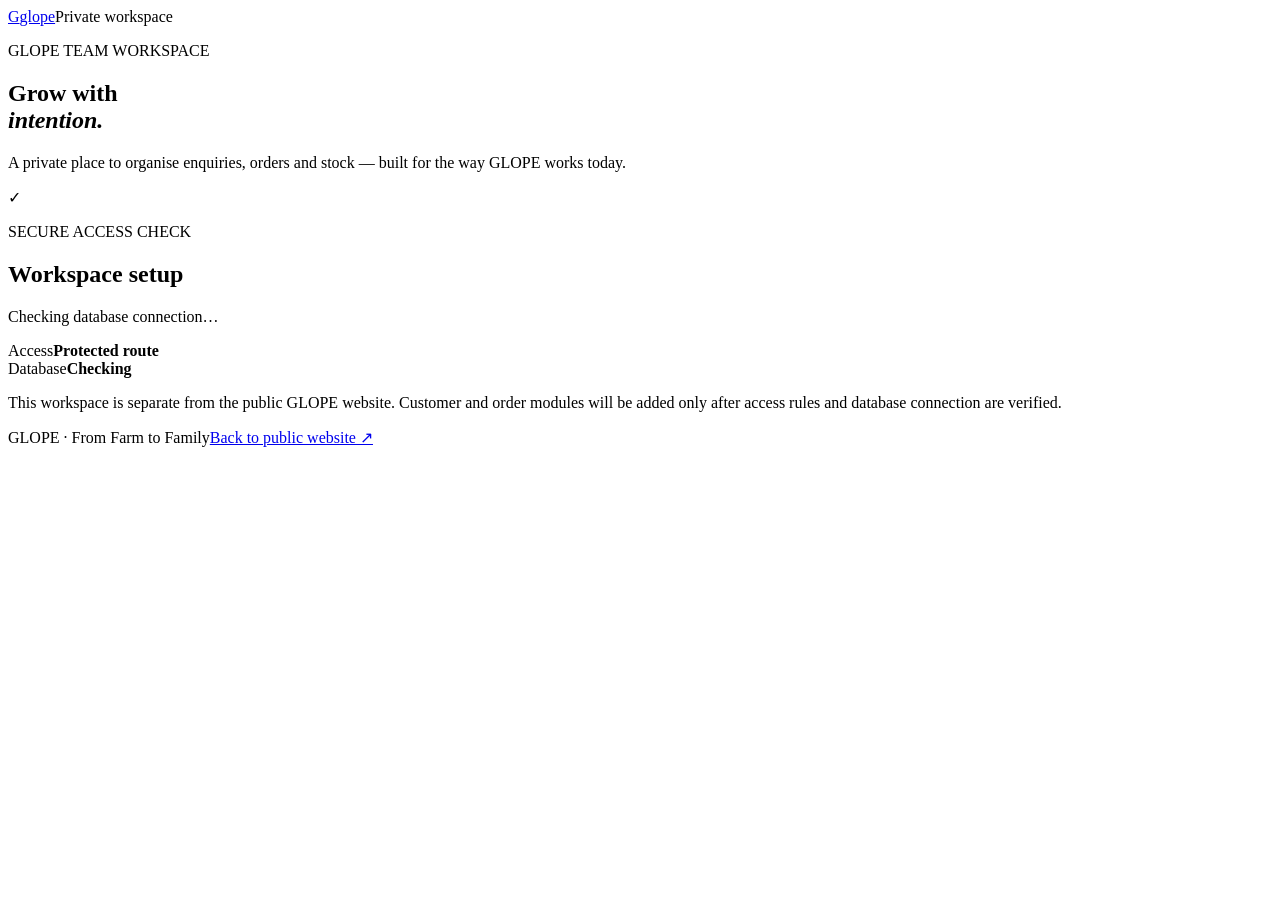
==== admin/index.html @ f7ebe959 "Add private GLOPE workspace landing page" ====
<!doctype html>
<html lang="en"><head><meta charset="utf-8"><meta name="viewport" content="width=device-width,initial-scale=1"><meta name="robots" content="noindex,nofollow,noarchive"><meta name="referrer" content="no-referrer"><title>GLOPE Sales Workspace</title><link rel="stylesheet" href="/admin/admin.css"></head><body><main class="shell"><header class="topbar"><a class="brand" href="/" aria-label="GLOPE public website"><span class="mark">G</span><span>glope</span></a><span class="private-label">Private workspace</span></header><section class="intro"><p class="eyebrow">GLOPE TEAM WORKSPACE</p><h1>Grow with<br><em>intention.</em></h1><p class="subhead">A private place to organise enquiries, orders and stock — built for the way GLOPE works today.</p></section><section class="setup-card" aria-live="polite"><div class="status-icon">✓</div><p class="eyebrow">SECURE ACCESS CHECK</p><h2>Workspace setup</h2><p id="status-copy">Checking database connection…</p><div class="status-row"><span>Access</span><strong id="auth-status">Protected route</strong></div><div class="status-row"><span>Database</span><strong id="db-status">Checking</strong></div><p class="note">This workspace is separate from the public GLOPE website. Customer and order modules will be added only after access rules and database connection are verified.</p></section><footer><span>GLOPE · From Farm to Family</span><a href="/">Back to public website ↗</a></footer></main><script src="/admin/admin.js" defer></script></body></html>
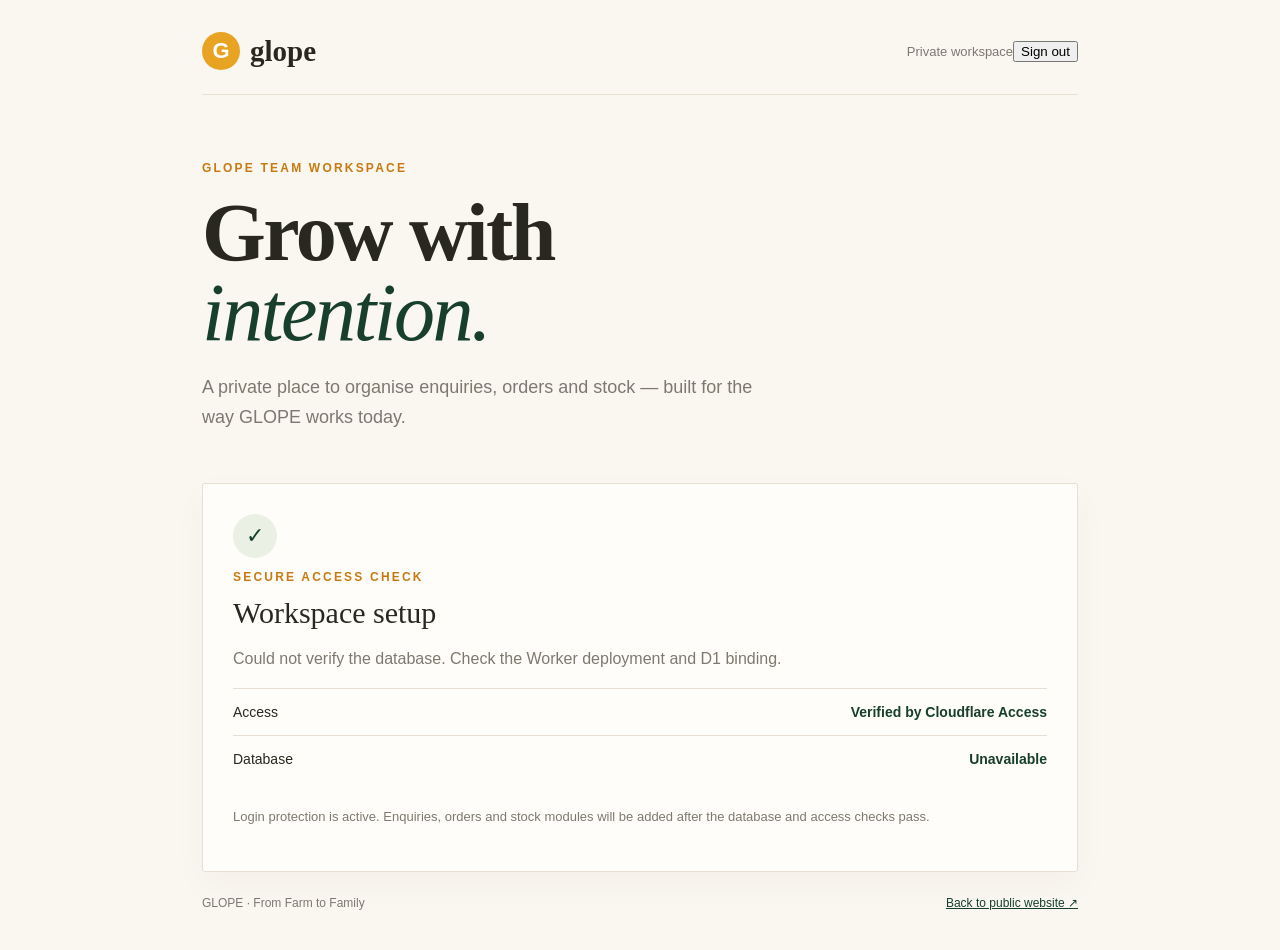
==== commit 5399e79e: "Add authenticated GLOPE workspace landing page" ====
--- a/admin/index.html
+++ b/admin/index.html
@@ -1,2 +1,35 @@
 <!doctype html>
-<html lang="en"><head><meta charset="utf-8"><meta name="viewport" content="width=device-width,initial-scale=1"><meta name="robots" content="noindex,nofollow,noarchive"><meta name="referrer" content="no-referrer"><title>GLOPE Sales Workspace</title><link rel="stylesheet" href="/admin/admin.css"></head><body><main class="shell"><header class="topbar"><a class="brand" href="/" aria-label="GLOPE public website"><span class="mark">G</span><span>glope</span></a><span class="private-label">Private workspace</span></header><section class="intro"><p class="eyebrow">GLOPE TEAM WORKSPACE</p><h1>Grow with<br><em>intention.</em></h1><p class="subhead">A private place to organise enquiries, orders and stock — built for the way GLOPE works today.</p></section><section class="setup-card" aria-live="polite"><div class="status-icon">✓</div><p class="eyebrow">SECURE ACCESS CHECK</p><h2>Workspace setup</h2><p id="status-copy">Checking database connection…</p><div class="status-row"><span>Access</span><strong id="auth-status">Protected route</strong></div><div class="status-row"><span>Database</span><strong id="db-status">Checking</strong></div><p class="note">This workspace is separate from the public GLOPE website. Customer and order modules will be added only after access rules and database connection are verified.</p></section><footer><span>GLOPE · From Farm to Family</span><a href="/">Back to public website ↗</a></footer></main><script src="/admin/admin.js" defer></script></body></html>+<html lang="en">
+<head>
+<meta charset="utf-8">
+<meta name="viewport" content="width=device-width,initial-scale=1">
+<meta name="robots" content="noindex,nofollow,noarchive">
+<meta name="referrer" content="no-referrer">
+<title>GLOPE Sales Workspace</title>
+<link rel="stylesheet" href="/admin/admin.css">
+</head>
+<body>
+<main class="shell">
+<header class="topbar">
+<a class="brand" href="/" aria-label="GLOPE public website"><span class="mark">G</span><span>glope</span></a>
+<div class="header-actions"><span class="private-label">Private workspace</span><button id="logout-button" class="logout-button" type="button">Sign out</button></div>
+</header>
+<section class="intro">
+<p class="eyebrow">GLOPE TEAM WORKSPACE</p>
+<h1>Grow with<br><em>intention.</em></h1>
+<p class="subhead">A private place to organise enquiries, orders and stock — built for the way GLOPE works today.</p>
+</section>
+<section class="setup-card" aria-live="polite">
+<div class="status-icon">✓</div>
+<p class="eyebrow">SECURE ACCESS CHECK</p>
+<h2>Workspace setup</h2>
+<p id="status-copy">Checking database connection…</p>
+<div class="status-row"><span>Access</span><strong id="auth-status">Checking</strong></div>
+<div class="status-row"><span>Database</span><strong id="db-status">Checking</strong></div>
+<p class="note">Login protection is active. Enquiries, orders and stock modules will be added after the database and access checks pass.</p>
+</section>
+<footer><span>GLOPE · From Farm to Family</span><a href="/">Back to public website ↗</a></footer>
+</main>
+<script src="/admin/admin.js" defer></script>
+</body>
+</html>
--- a/admin/admin.css
+++ b/admin/admin.css
@@ -0,0 +1 @@
+:root{color-scheme:light;--green:#173f2c;--cream:#faf7f0;--gold:#c77a12;--ink:#292820;--muted:#7e796f;--line:#e7dfd1}*{box-sizing:border-box}body{margin:0;background:var(--cream);color:var(--ink);font-family:Arial,Helvetica,sans-serif}.shell{max-width:920px;margin:0 auto;padding:24px 22px 40px}.topbar{display:flex;align-items:center;justify-content:space-between;padding:8px 0 24px;border-bottom:1px solid var(--line)}.brand{display:flex;gap:10px;align-items:center;color:var(--ink);font-family:Georgia,serif;font-size:29px;font-weight:bold;text-decoration:none}.mark{display:grid;place-items:center;width:38px;height:38px;border-radius:50%;background:#e9a323;color:white;font-family:Arial,sans-serif;font-size:22px}.private-label{font-size:13px;color:var(--muted)}.eyebrow{font-size:12px;font-weight:700;letter-spacing:2.2px;color:var(--gold)}.intro{padding:54px 0 32px}h1{font-family:Georgia,'Times New Roman',serif;font-size:clamp(48px,9vw,82px);line-height:.98;letter-spacing:-2.5px;margin:18px 0}h1 em{font-weight:400;color:var(--green)}.subhead{max-width:580px;color:var(--muted);font-size:18px;line-height:1.7}.setup-card{background:#fffdf9;border:1px solid var(--line);padding:30px;border-radius:3px;box-shadow:0 12px 36px #382b1208}.status-icon{display:grid;place-items:center;width:44px;height:44px;border-radius:50%;background:#eaf0e3;color:var(--green);font-size:22px}.setup-card h2{font-family:Georgia,serif;font-size:30px;font-weight:500;margin:8px 0 12px}.setup-card>p:not(.eyebrow){color:var(--muted);line-height:1.65}.status-row{display:flex;justify-content:space-between;gap:16px;padding:15px 0;border-top:1px solid var(--line);font-size:14px}.status-row strong{color:var(--green)}.note{font-size:13px;margin-top:24px!important}footer{display:flex;justify-content:space-between;gap:16px;flex-wrap:wrap;padding-top:24px;color:var(--muted);font-size:12px}footer a{color:var(--green)}@media(max-width:560px){.shell{padding:16px}.intro{padding-top:38px}.setup-card{padding:22px}.subhead{font-size:16px}footer{flex-direction:column}}
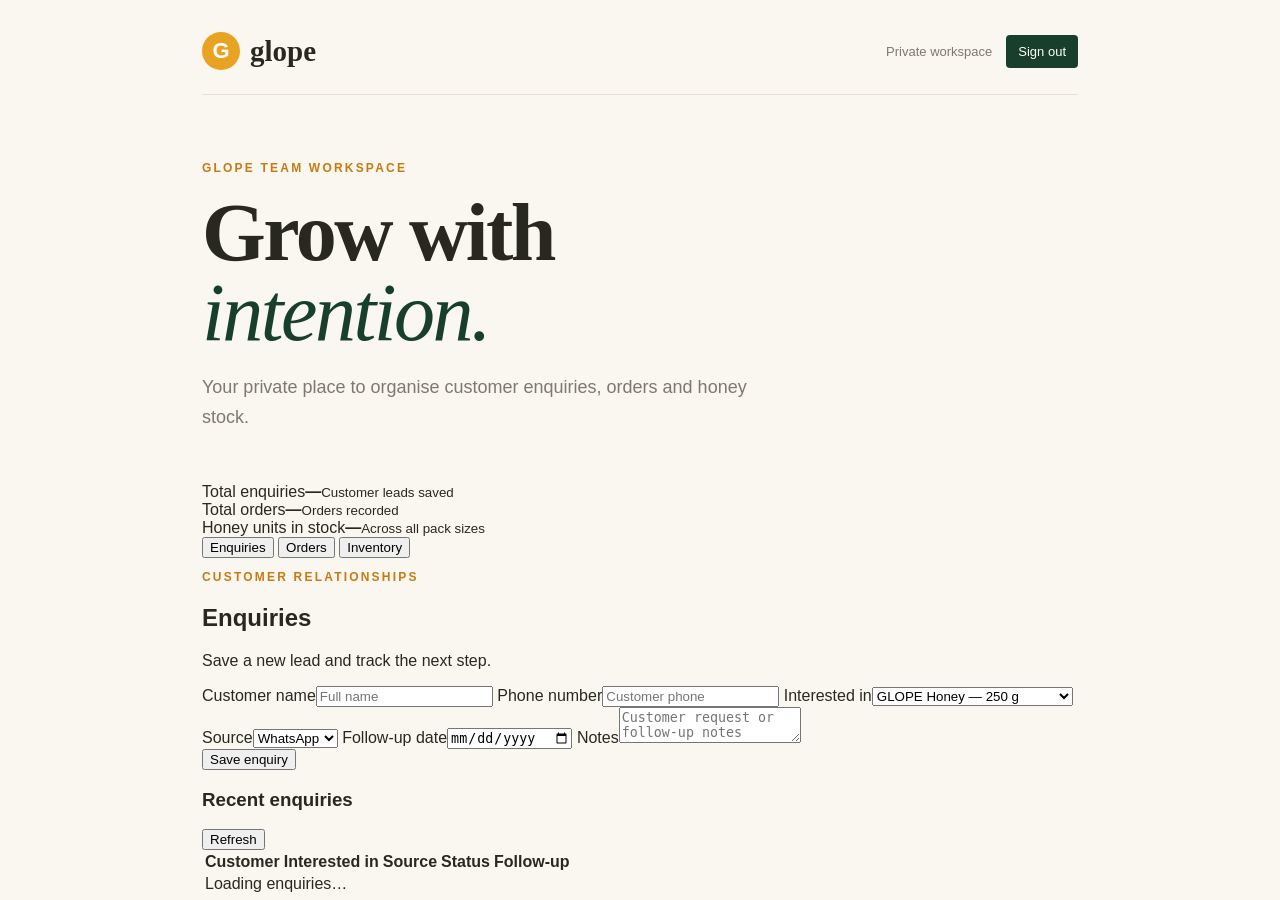
==== commit c727ca66: "Build workspace dashboard modules UI" ====
--- a/admin/index.html
+++ b/admin/index.html
@@ -9,27 +9,63 @@
 <link rel="stylesheet" href="/admin/admin.css">
 </head>
 <body>
-<main class="shell">
+<main class="shell dashboard-shell">
 <header class="topbar">
 <a class="brand" href="/" aria-label="GLOPE public website"><span class="mark">G</span><span>glope</span></a>
 <div class="header-actions"><span class="private-label">Private workspace</span><button id="logout-button" class="logout-button" type="button">Sign out</button></div>
 </header>
-<section class="intro">
+<section class="intro dashboard-intro">
 <p class="eyebrow">GLOPE TEAM WORKSPACE</p>
 <h1>Grow with<br><em>intention.</em></h1>
-<p class="subhead">A private place to organise enquiries, orders and stock — built for the way GLOPE works today.</p>
+<p class="subhead">Your private place to organise customer enquiries, orders and honey stock.</p>
 </section>
-<section class="setup-card" aria-live="polite">
-<div class="status-icon">✓</div>
-<p class="eyebrow">SECURE ACCESS CHECK</p>
-<h2>Workspace setup</h2>
-<p id="status-copy">Checking database connection…</p>
-<div class="status-row"><span>Access</span><strong id="auth-status">Checking</strong></div>
-<div class="status-row"><span>Database</span><strong id="db-status">Checking</strong></div>
-<p class="note">Login protection is active. Enquiries, orders and stock modules will be added after the database and access checks pass.</p>
+<div id="global-message" class="global-message" role="status" aria-live="polite"></div>
+<section class="metric-grid" aria-label="Workspace summary">
+<article class="metric-card"><span>Total enquiries</span><strong id="metric-leads">—</strong><small>Customer leads saved</small></article>
+<article class="metric-card"><span>Total orders</span><strong id="metric-orders">—</strong><small>Orders recorded</small></article>
+<article class="metric-card"><span>Honey units in stock</span><strong id="metric-stock">—</strong><small>Across all pack sizes</small></article>
+</section>
+<nav class="module-nav" aria-label="Workspace modules">
+<button type="button" class="module-tab active" data-panel="leads-panel">Enquiries</button>
+<button type="button" class="module-tab" data-panel="orders-panel">Orders</button>
+<button type="button" class="module-tab" data-panel="inventory-panel">Inventory</button>
+</nav>
+<section id="leads-panel" class="module-panel">
+<div class="section-heading"><div><p class="eyebrow">CUSTOMER RELATIONSHIPS</p><h2>Enquiries</h2><p class="section-desc">Save a new lead and track the next step.</p></div></div>
+<form id="lead-form" class="data-form">
+<label>Customer name<input name="customer_name" maxlength="120" required placeholder="Full name"></label>
+<label>Phone number<input name="phone" maxlength="20" required inputmode="tel" placeholder="Customer phone"></label>
+<label>Interested in<select name="product_interest"><option>GLOPE Honey — 250 g</option><option>GLOPE Honey — 500 g</option><option>GLOPE Honey — 1 kg</option><option>GLOPE Ghee — coming soon</option><option>Other</option></select></label>
+<label>Source<select name="source"><option>WhatsApp</option><option>Phone call</option><option>Instagram</option><option>Website</option><option>Referral</option><option>Other</option></select></label>
+<label>Follow-up date<input type="date" name="follow_up_at"></label>
+<label class="wide-field">Notes<textarea name="notes" maxlength="2000" rows="2" placeholder="Customer request or follow-up notes"></textarea></label>
+<div class="form-actions"><button class="primary-button" type="submit">Save enquiry</button></div>
+</form>
+<div class="table-heading"><h3>Recent enquiries</h3><button class="secondary-button" type="button" data-refresh="leads">Refresh</button></div>
+<div class="table-wrap"><table><thead><tr><th>Customer</th><th>Interested in</th><th>Source</th><th>Status</th><th>Follow-up</th></tr></thead><tbody id="leads-table"><tr><td colspan="5">Loading enquiries…</td></tr></tbody></table></div>
+</section>
+<section id="orders-panel" class="module-panel" hidden>
+<div class="section-heading"><div><p class="eyebrow">FULFILMENT</p><h2>Orders</h2><p class="section-desc">Create an order for an existing enquiry. Stock is deducted when an order is saved.</p></div></div>
+<form id="order-form" class="data-form">
+<label>Customer / enquiry<select name="lead_id" id="order-lead" required><option value="">Load enquiries first</option></select></label>
+<label>Pack size<select name="pack_size_g"><option value="250">250 g</option><option value="500">500 g</option><option value="1000">1 kg</option></select></label>
+<label>Quantity<input name="quantity" type="number" min="1" max="10000" value="1" required></label>
+<label>Unit price (₹)<input name="unit_price_rupees" type="number" min="0" step="0.01" value="139" required></label>
+<label>Shipping (₹)<input name="shipping_rupees" type="number" min="0" step="0.01" value="50" required></label>
+<label>Payment method<select name="payment_method"><option>COD</option><option>UPI</option><option>Bank Transfer</option><option>Other</option></select></label>
+<label class="wide-field">Notes<textarea name="notes" maxlength="2000" rows="2" placeholder="Optional order notes"></textarea></label>
+<div class="form-actions"><button class="primary-button" type="submit">Save order</button><span class="form-hint">Only save real orders; stock changes immediately.</span></div>
+</form>
+<div class="table-heading"><h3>Recent orders</h3><button class="secondary-button" type="button" data-refresh="orders">Refresh</button></div>
+<div class="table-wrap"><table><thead><tr><th>Order</th><th>Customer</th><th>Pack / Qty</th><th>Total</th><th>Payment</th><th>Status</th></tr></thead><tbody id="orders-table"><tr><td colspan="6">Loading orders…</td></tr></tbody></table></div>
+</section>
+<section id="inventory-panel" class="module-panel" hidden>
+<div class="section-heading"><div><p class="eyebrow">STOCK CONTROL</p><h2>Inventory</h2><p class="section-desc">Set the current sellable quantity for each honey pack size.</p></div></div>
+<div class="inventory-grid" id="inventory-cards"><p>Loading stock…</p></div>
+<p class="inventory-warning">Stock starts at zero. Enter your actual available stock before recording orders. Do not enter estimates.</p>
 </section>
 <footer><span>GLOPE · From Farm to Family</span><a href="/">Back to public website ↗</a></footer>
 </main>
 <script src="/admin/admin.js" defer></script>
 </body>
-</html>
+</html>
--- a/admin/admin.css
+++ b/admin/admin.css
@@ -1 +1 @@
-:root{color-scheme:light;--green:#173f2c;--cream:#faf7f0;--gold:#c77a12;--ink:#292820;--muted:#7e796f;--line:#e7dfd1}*{box-sizing:border-box}body{margin:0;background:var(--cream);color:var(--ink);font-family:Arial,Helvetica,sans-serif}.shell{max-width:920px;margin:0 auto;padding:24px 22px 40px}.topbar{display:flex;align-items:center;justify-content:space-between;padding:8px 0 24px;border-bottom:1px solid var(--line)}.brand{display:flex;gap:10px;align-items:center;color:var(--ink);font-family:Georgia,serif;font-size:29px;font-weight:bold;text-decoration:none}.mark{display:grid;place-items:center;width:38px;height:38px;border-radius:50%;background:#e9a323;color:white;font-family:Arial,sans-serif;font-size:22px}.private-label{font-size:13px;color:var(--muted)}.eyebrow{font-size:12px;font-weight:700;letter-spacing:2.2px;color:var(--gold)}.intro{padding:54px 0 32px}h1{font-family:Georgia,'Times New Roman',serif;font-size:clamp(48px,9vw,82px);line-height:.98;letter-spacing:-2.5px;margin:18px 0}h1 em{font-weight:400;color:var(--green)}.subhead{max-width:580px;color:var(--muted);font-size:18px;line-height:1.7}.setup-card{background:#fffdf9;border:1px solid var(--line);padding:30px;border-radius:3px;box-shadow:0 12px 36px #382b1208}.status-icon{display:grid;place-items:center;width:44px;height:44px;border-radius:50%;background:#eaf0e3;color:var(--green);font-size:22px}.setup-card h2{font-family:Georgia,serif;font-size:30px;font-weight:500;margin:8px 0 12px}.setup-card>p:not(.eyebrow){color:var(--muted);line-height:1.65}.status-row{display:flex;justify-content:space-between;gap:16px;padding:15px 0;border-top:1px solid var(--line);font-size:14px}.status-row strong{color:var(--green)}.note{font-size:13px;margin-top:24px!important}footer{display:flex;justify-content:space-between;gap:16px;flex-wrap:wrap;padding-top:24px;color:var(--muted);font-size:12px}footer a{color:var(--green)}@media(max-width:560px){.shell{padding:16px}.intro{padding-top:38px}.setup-card{padding:22px}.subhead{font-size:16px}footer{flex-direction:column}}+:root{color-scheme:light;--green:#173f2c;--cream:#faf7f0;--gold:#c77a12;--ink:#292820;--muted:#7e796f;--line:#e7dfd1}*{box-sizing:border-box}body{margin:0;background:var(--cream);color:var(--ink);font-family:Arial,Helvetica,sans-serif}.shell{max-width:920px;margin:0 auto;padding:24px 22px 40px}.topbar{display:flex;align-items:center;justify-content:space-between;gap:16px;padding:8px 0 24px;border-bottom:1px solid var(--line)}.brand{display:flex;gap:10px;align-items:center;color:var(--ink);font-family:Georgia,serif;font-size:29px;font-weight:bold;text-decoration:none}.mark{display:grid;place-items:center;width:38px;height:38px;border-radius:50%;background:#e9a323;color:white;font-family:Arial,sans-serif;font-size:22px}.private-label{font-size:13px;color:var(--muted)}.eyebrow{font-size:12px;font-weight:700;letter-spacing:2.2px;color:var(--gold)}.intro{padding:54px 0 32px}h1{font-family:Georgia,'Times New Roman',serif;font-size:clamp(48px,9vw,82px);line-height:.98;letter-spacing:-2.5px;margin:18px 0}h1 em{font-weight:400;color:var(--green)}.subhead{max-width:580px;color:var(--muted);font-size:18px;line-height:1.7}.setup-card{background:#fffdf9;border:1px solid var(--line);padding:30px;border-radius:3px;box-shadow:0 12px 36px #382b1208}.status-icon{display:grid;place-items:center;width:44px;height:44px;border-radius:50%;background:#eaf0e3;color:var(--green);font-size:22px}.setup-card h2{font-family:Georgia,serif;font-size:30px;font-weight:500;margin:8px 0 12px}.setup-card>p:not(.eyebrow){color:var(--muted);line-height:1.65}.status-row{display:flex;justify-content:space-between;gap:16px;padding:15px 0;border-top:1px solid var(--line);font-size:14px}.status-row strong{color:var(--green)}.note{font-size:13px;margin-top:24px!important}footer{display:flex;justify-content:space-between;gap:16px;flex-wrap:wrap;padding-top:24px;color:var(--muted);font-size:12px}footer a{color:var(--green)}.login-card{max-width:560px}.login-card form{display:grid;gap:10px;margin-top:24px}.login-card label{font-size:14px;font-weight:700;margin-top:8px}.login-card input{width:100%;padding:14px 13px;border:1px solid #d9d0c0;border-radius:4px;background:#fff;color:var(--ink);font:inherit}.login-card input:focus{outline:3px solid #d6b16b80;border-color:var(--green)}.login-button,.logout-button{font:inherit;cursor:pointer;border:0;border-radius:4px;background:var(--green);color:white;padding:13px 16px}.login-button{display:flex;justify-content:space-between;align-items:center;margin-top:12px;font-weight:700}.login-button:disabled,.logout-button:disabled{opacity:.6;cursor:wait}.form-message{min-height:1.5em;color:#9a351f;font-size:14px;line-height:1.5}.header-actions{display:flex;align-items:center;gap:14px}.logout-button{padding:9px 12px;font-size:13px}@media(max-width:560px){.shell{padding:16px}.intro{padding-top:38px}.setup-card{padding:22px}.subhead{font-size:16px}footer{flex-direction:column}.header-actions{align-items:flex-end;flex-direction:column;gap:8px}}
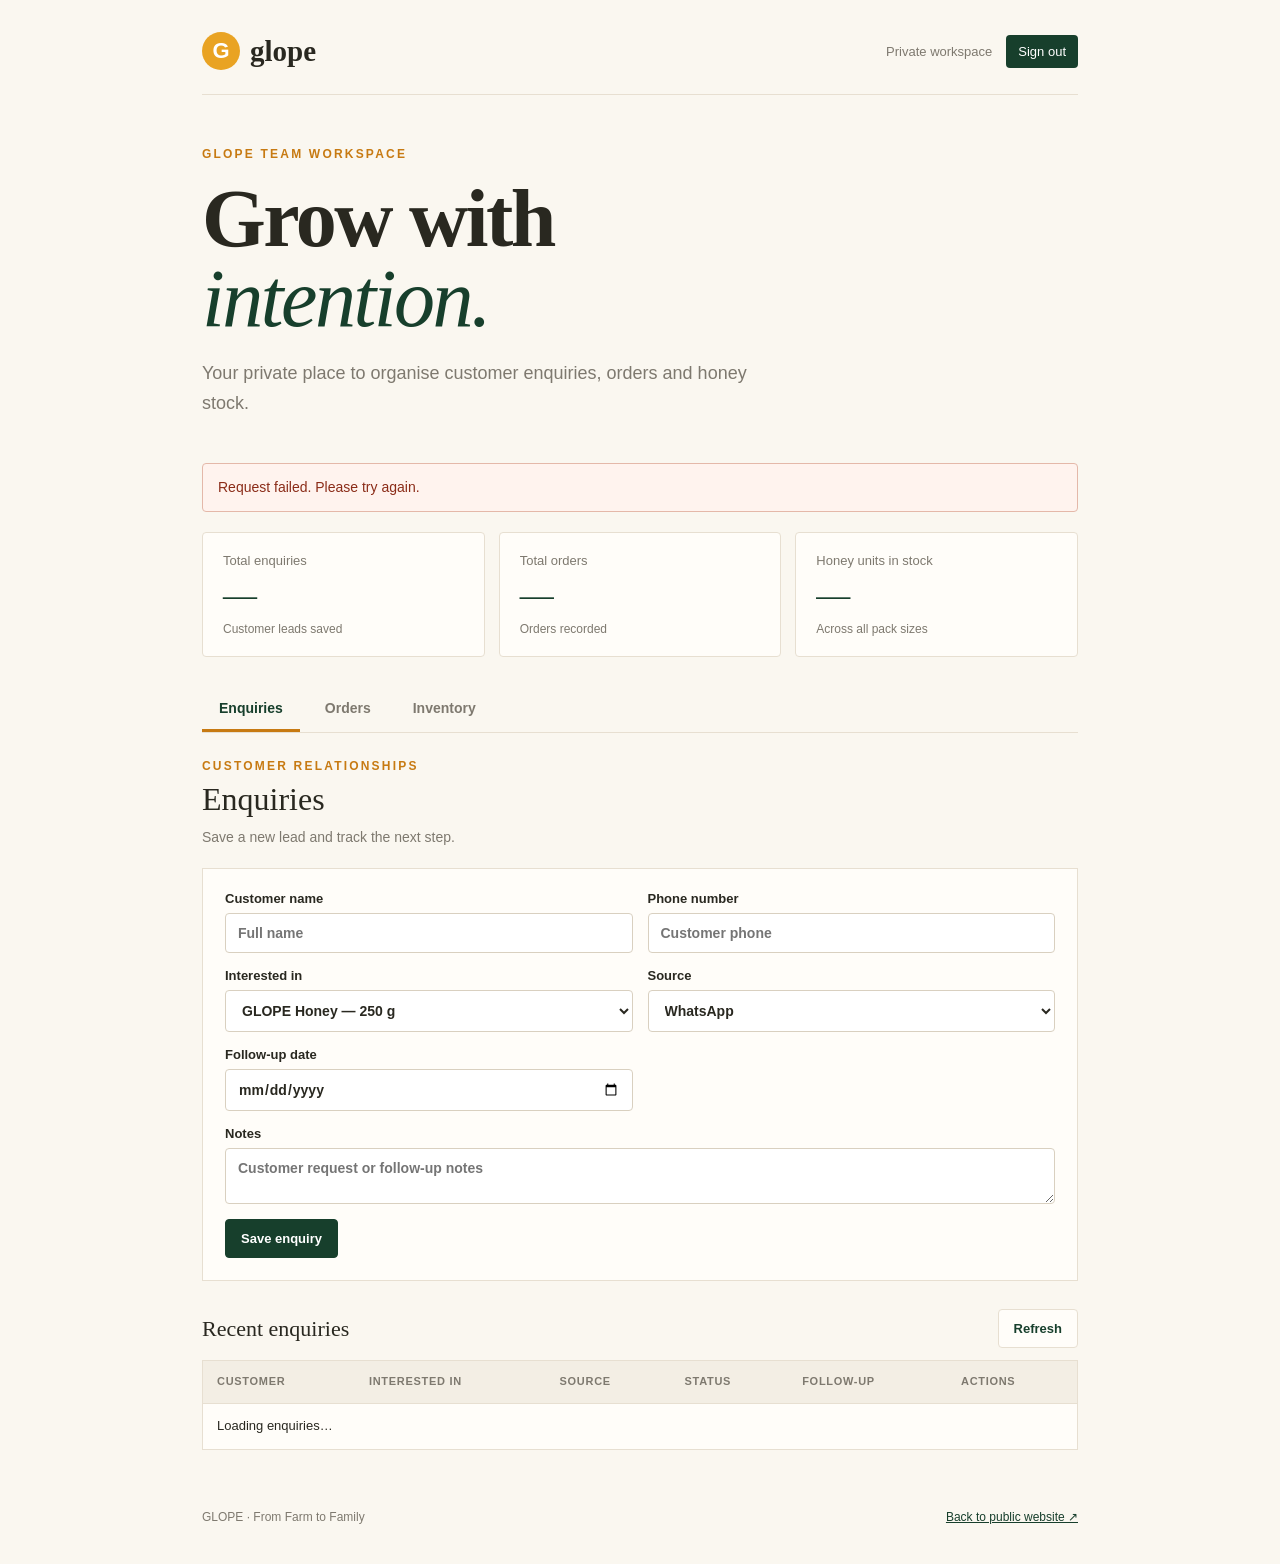
==== commit 9c723bff: "Add actions column to enquiries table" ====
--- a/admin/index.html
+++ b/admin/index.html
@@ -42,7 +42,7 @@
 <div class="form-actions"><button class="primary-button" type="submit">Save enquiry</button></div>
 </form>
 <div class="table-heading"><h3>Recent enquiries</h3><button class="secondary-button" type="button" data-refresh="leads">Refresh</button></div>
-<div class="table-wrap"><table><thead><tr><th>Customer</th><th>Interested in</th><th>Source</th><th>Status</th><th>Follow-up</th></tr></thead><tbody id="leads-table"><tr><td colspan="5">Loading enquiries…</td></tr></tbody></table></div>
+<div class="table-wrap"><table><thead><tr><th>Customer</th><th>Interested in</th><th>Source</th><th>Status</th><th>Follow-up</th><th>Actions</th></tr></thead><tbody id="leads-table"><tr><td colspan="6">Loading enquiries…</td></tr></tbody></table></div>
 </section>
 <section id="orders-panel" class="module-panel" hidden>
 <div class="section-heading"><div><p class="eyebrow">FULFILMENT</p><h2>Orders</h2><p class="section-desc">Create an order for an existing enquiry. Stock is deducted when an order is saved.</p></div></div>
--- a/admin/admin.css
+++ b/admin/admin.css
@@ -1 +1,4 @@
 :root{color-scheme:light;--green:#173f2c;--cream:#faf7f0;--gold:#c77a12;--ink:#292820;--muted:#7e796f;--line:#e7dfd1}*{box-sizing:border-box}body{margin:0;background:var(--cream);color:var(--ink);font-family:Arial,Helvetica,sans-serif}.shell{max-width:920px;margin:0 auto;padding:24px 22px 40px}.topbar{display:flex;align-items:center;justify-content:space-between;gap:16px;padding:8px 0 24px;border-bottom:1px solid var(--line)}.brand{display:flex;gap:10px;align-items:center;color:var(--ink);font-family:Georgia,serif;font-size:29px;font-weight:bold;text-decoration:none}.mark{display:grid;place-items:center;width:38px;height:38px;border-radius:50%;background:#e9a323;color:white;font-family:Arial,sans-serif;font-size:22px}.private-label{font-size:13px;color:var(--muted)}.eyebrow{font-size:12px;font-weight:700;letter-spacing:2.2px;color:var(--gold)}.intro{padding:54px 0 32px}h1{font-family:Georgia,'Times New Roman',serif;font-size:clamp(48px,9vw,82px);line-height:.98;letter-spacing:-2.5px;margin:18px 0}h1 em{font-weight:400;color:var(--green)}.subhead{max-width:580px;color:var(--muted);font-size:18px;line-height:1.7}.setup-card{background:#fffdf9;border:1px solid var(--line);padding:30px;border-radius:3px;box-shadow:0 12px 36px #382b1208}.status-icon{display:grid;place-items:center;width:44px;height:44px;border-radius:50%;background:#eaf0e3;color:var(--green);font-size:22px}.setup-card h2{font-family:Georgia,serif;font-size:30px;font-weight:500;margin:8px 0 12px}.setup-card>p:not(.eyebrow){color:var(--muted);line-height:1.65}.status-row{display:flex;justify-content:space-between;gap:16px;padding:15px 0;border-top:1px solid var(--line);font-size:14px}.status-row strong{color:var(--green)}.note{font-size:13px;margin-top:24px!important}footer{display:flex;justify-content:space-between;gap:16px;flex-wrap:wrap;padding-top:24px;color:var(--muted);font-size:12px}footer a{color:var(--green)}.login-card{max-width:560px}.login-card form{display:grid;gap:10px;margin-top:24px}.login-card label{font-size:14px;font-weight:700;margin-top:8px}.login-card input{width:100%;padding:14px 13px;border:1px solid #d9d0c0;border-radius:4px;background:#fff;color:var(--ink);font:inherit}.login-card input:focus{outline:3px solid #d6b16b80;border-color:var(--green)}.login-button,.logout-button{font:inherit;cursor:pointer;border:0;border-radius:4px;background:var(--green);color:white;padding:13px 16px}.login-button{display:flex;justify-content:space-between;align-items:center;margin-top:12px;font-weight:700}.login-button:disabled,.logout-button:disabled{opacity:.6;cursor:wait}.form-message{min-height:1.5em;color:#9a351f;font-size:14px;line-height:1.5}.header-actions{display:flex;align-items:center;gap:14px}.logout-button{padding:9px 12px;font-size:13px}@media(max-width:560px){.shell{padding:16px}.intro{padding-top:38px}.setup-card{padding:22px}.subhead{font-size:16px}footer{flex-direction:column}.header-actions{align-items:flex-end;flex-direction:column;gap:8px}}
+
+.global-message{display:none;margin:0 0 20px;padding:13px 15px;border:1px solid var(--line);border-radius:4px;font-size:14px;line-height:1.5;background:#fffdf9;color:var(--ink)}.global-message:not(:empty){display:block}.global-message.success{border-color:#b9d2b7;background:#f0f6ed;color:#214b2f}.global-message.error{border-color:#e4b8a9;background:#fff3ee;color:#8b2c18}.metric-grid{display:grid;grid-template-columns:repeat(3,minmax(0,1fr));gap:14px;margin:0 0 30px}.metric-card{background:#fffdf9;border:1px solid var(--line);padding:20px;border-radius:4px;display:flex;flex-direction:column;gap:8px}.metric-card span{font-size:13px;color:var(--muted)}.metric-card strong{font-family:Georgia,serif;font-size:34px;font-weight:500;color:var(--green)}.metric-card small{font-size:12px;color:var(--muted)}.module-nav{display:flex;gap:8px;border-bottom:1px solid var(--line);margin:0 0 26px;overflow-x:auto}.module-tab{font:inherit;font-size:14px;font-weight:700;color:var(--muted);background:transparent;border:0;border-bottom:3px solid transparent;padding:13px 17px;cursor:pointer;white-space:nowrap}.module-tab.active{color:var(--green);border-bottom-color:var(--gold)}.module-panel{margin-bottom:36px}.module-panel[hidden]{display:none}.section-heading{display:flex;align-items:flex-end;justify-content:space-between;gap:18px;margin:0 0 20px}.section-heading .eyebrow{margin:0 0 8px}.section-heading h2{font-family:Georgia,serif;font-weight:500;font-size:32px;margin:0}.section-desc{color:var(--muted);font-size:14px;line-height:1.6;margin:8px 0 0}.data-form{display:grid;grid-template-columns:repeat(2,minmax(0,1fr));gap:15px;background:#fffdf9;border:1px solid var(--line);padding:22px;margin-bottom:28px}.data-form label,.stock-card label{display:flex;flex-direction:column;gap:7px;font-size:13px;font-weight:700;color:var(--ink)}.data-form input,.data-form select,.data-form textarea,.stock-card input,.status-select{width:100%;min-width:0;padding:11px 12px;border:1px solid #d9d0c0;border-radius:4px;background:#fff;color:var(--ink);font:inherit;font-size:14px}.data-form textarea{resize:vertical}.data-form input:focus,.data-form select:focus,.data-form textarea:focus,.stock-card input:focus,.status-select:focus{outline:2px solid #d6b16b80;border-color:var(--green)}.wide-field{grid-column:1/-1}.form-actions{grid-column:1/-1;display:flex;align-items:center;gap:15px;flex-wrap:wrap}.primary-button,.secondary-button{font:inherit;font-size:13px;font-weight:700;border-radius:4px;padding:11px 15px;cursor:pointer}.primary-button{border:1px solid var(--green);background:var(--green);color:white}.secondary-button{border:1px solid var(--line);background:#fffdf9;color:var(--green)}.primary-button:disabled,.secondary-button:disabled{opacity:.6;cursor:wait}.form-hint{font-size:12px;color:var(--muted);line-height:1.5}.table-heading{display:flex;align-items:center;justify-content:space-between;gap:12px;margin:0 0 12px}.table-heading h3{font-family:Georgia,serif;font-size:22px;font-weight:500;margin:0}.table-wrap{width:100%;overflow-x:auto;border:1px solid var(--line);background:#fffdf9}.table-wrap table{border-collapse:collapse;width:100%;min-width:650px;text-align:left;font-size:13px}.table-wrap th,.table-wrap td{padding:13px 14px;border-bottom:1px solid var(--line);vertical-align:middle;white-space:pre-line;line-height:1.45}.table-wrap th{background:#f3eee4;color:var(--muted);font-size:11px;letter-spacing:.7px;text-transform:uppercase}.table-wrap tbody tr:last-child td{border-bottom:0}.status-select{padding:8px;font-size:12px;max-width:160px}.inventory-grid{display:grid;grid-template-columns:repeat(3,minmax(0,1fr));gap:14px}.stock-card{background:#fffdf9;border:1px solid var(--line);padding:20px;display:flex;flex-direction:column;gap:15px}.stock-card h3{font-family:Georgia,serif;font-size:22px;font-weight:500;margin:0}.stock-current{font-size:14px;color:var(--green);margin:0}.inventory-warning{color:var(--muted);font-size:13px;line-height:1.6;margin-top:18px}.dashboard-intro{padding-top:40px;padding-bottom:26px}
+@media(max-width:700px){.metric-grid{grid-template-columns:1fr}.metric-card{padding:16px;display:grid;grid-template-columns:1fr auto;align-items:center}.metric-card strong{grid-column:2;grid-row:1/3}.metric-card small{grid-column:1}.data-form{grid-template-columns:1fr;padding:16px}.wide-field,.form-actions{grid-column:1}.inventory-grid{grid-template-columns:1fr}.section-heading h2{font-size:28px}.module-tab{padding:12px 13px}.stock-card{padding:17px}}
